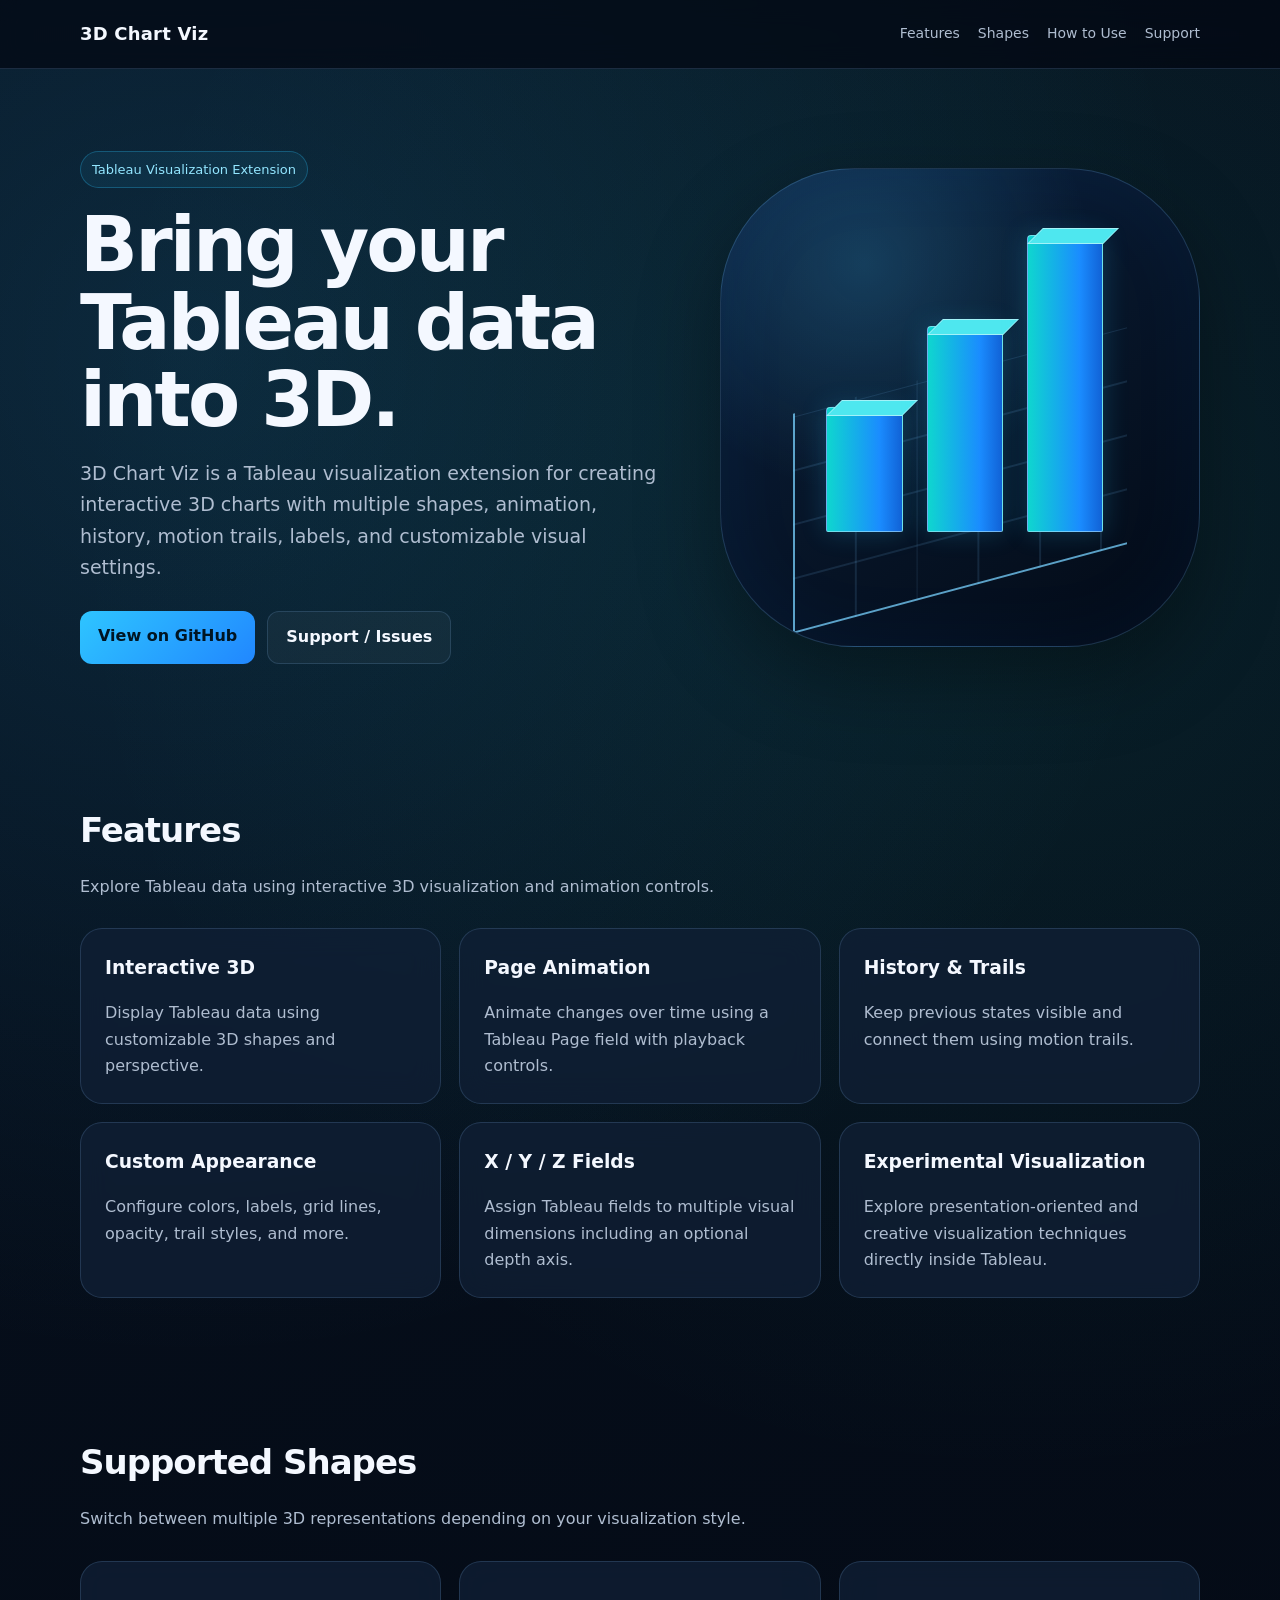
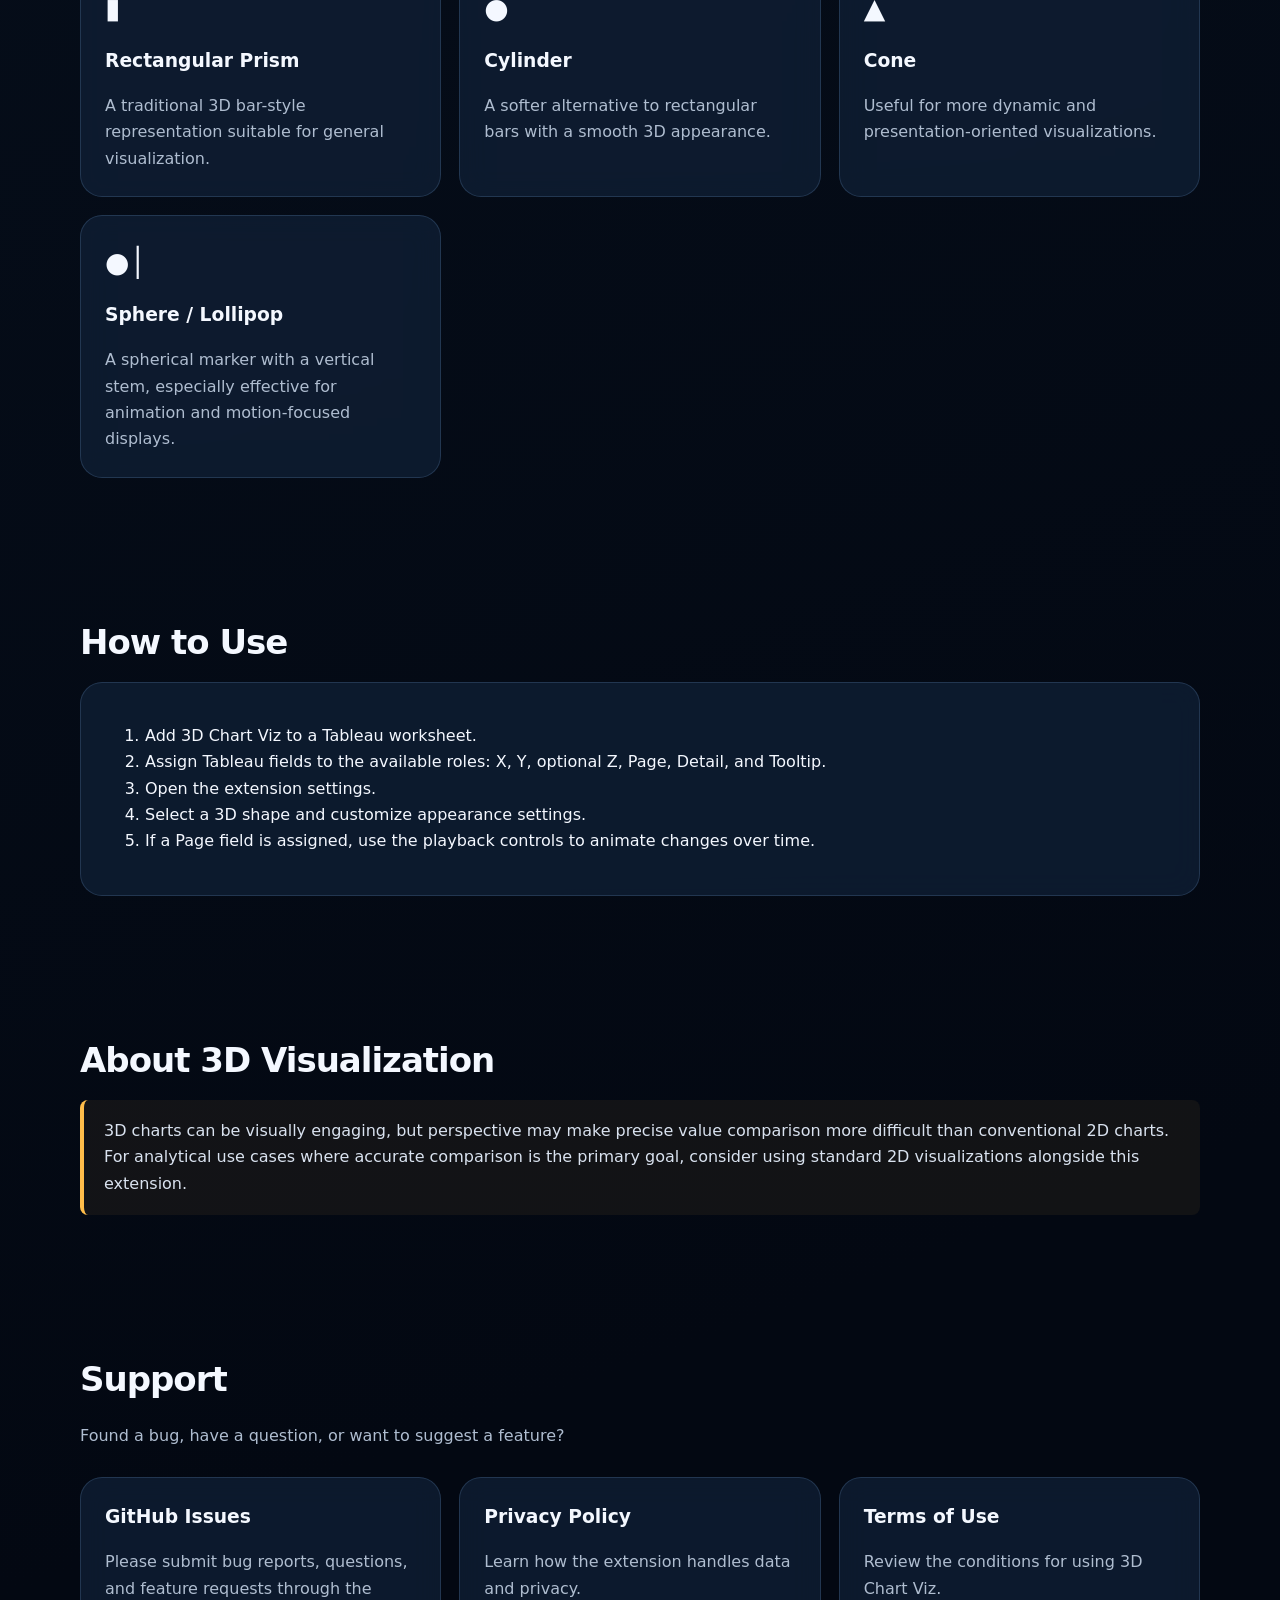
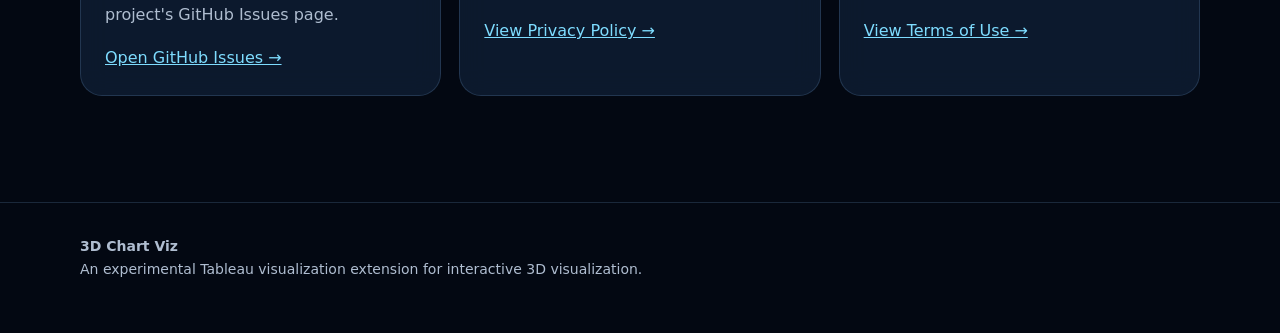
==== index.html @ c4df5b89 "Create index.html" ====
<!doctype html>
<html lang="en">
<head>
  <meta charset="utf-8" />
  <meta name="viewport" content="width=device-width, initial-scale=1" />

  <title>3D Chart Viz for Tableau</title>
  <meta
    name="description"
    content="3D Chart Viz is a Tableau visualization extension for interactive 3D charts, animation, history, and motion trails."
  />

  <style>
    :root {
      --bg: #07111f;
      --bg2: #0b1930;
      --panel: rgba(16, 31, 53, 0.78);
      --text: #f4f8ff;
      --muted: #afbdd0;
      --line: rgba(135, 183, 235, 0.18);
      --accent: #2ec5ff;
      --accent2: #24e3c2;
      --max: 1120px;
      --radius: 22px;
    }

    * {
      box-sizing: border-box;
    }

    html {
      scroll-behavior: smooth;
    }

    body {
      margin: 0;
      font-family:
        Inter, ui-sans-serif, system-ui, -apple-system,
        BlinkMacSystemFont, "Segoe UI", sans-serif;
      color: var(--text);
      background:
        radial-gradient(circle at 15% 10%, rgba(46,197,255,.14), transparent 30%),
        radial-gradient(circle at 80% 15%, rgba(36,227,194,.09), transparent 30%),
        linear-gradient(160deg, var(--bg), #030812 80%);
      line-height: 1.65;
    }

    a {
      color: #7edcff;
    }

    .container {
      width: min(var(--max), calc(100% - 36px));
      margin: 0 auto;
    }

    header {
      border-bottom: 1px solid var(--line);
      backdrop-filter: blur(12px);
      position: sticky;
      top: 0;
      z-index: 10;
      background: rgba(3, 8, 18, .72);
    }

    nav {
      height: 68px;
      display: flex;
      align-items: center;
      justify-content: space-between;
      gap: 20px;
    }

    .brand {
      font-weight: 800;
      letter-spacing: .2px;
      font-size: 18px;
    }

    .navlinks {
      display: flex;
      gap: 18px;
      flex-wrap: wrap;
      font-size: 14px;
    }

    .navlinks a {
      color: var(--muted);
      text-decoration: none;
    }

    .hero {
      min-height: 620px;
      display: grid;
      grid-template-columns: 1.1fr .9fr;
      align-items: center;
      gap: 54px;
      padding: 82px 0 70px;
    }

    .eyebrow {
      display: inline-block;
      padding: 7px 11px;
      border: 1px solid rgba(46,197,255,.28);
      border-radius: 999px;
      color: #93e6ff;
      font-size: 13px;
      background: rgba(46,197,255,.07);
    }

    h1 {
      margin: 18px 0;
      font-size: clamp(44px, 7vw, 76px);
      line-height: 1.02;
      letter-spacing: -2.8px;
    }

    .hero p {
      color: var(--muted);
      font-size: 19px;
      max-width: 680px;
    }

    .buttons {
      display: flex;
      gap: 12px;
      flex-wrap: wrap;
      margin-top: 28px;
    }

    .button {
      display: inline-block;
      text-decoration: none;
      padding: 12px 18px;
      border-radius: 12px;
      font-weight: 700;
      border: 1px solid var(--line);
    }

    .button.primary {
      background: linear-gradient(135deg, var(--accent), #2187ff);
      color: #001523;
      border: 0;
    }

    .button.secondary {
      background: rgba(255,255,255,.04);
      color: var(--text);
    }

    .chart-icon {
      aspect-ratio: 1;
      position: relative;
      border-radius: 28%;
      overflow: hidden;
      background:
        radial-gradient(circle at 30% 20%, rgba(70,198,255,.2), transparent 45%),
        linear-gradient(145deg, #0b213d, #030a15);
      border: 1px solid rgba(121,189,255,.22);
      box-shadow:
        inset 0 0 80px rgba(34, 127, 255, .06),
        0 30px 80px rgba(0,0,0,.35);
    }

    .floor {
      position: absolute;
      width: 70%;
      height: 46%;
      left: 15%;
      bottom: 12%;
      transform: skewY(-15deg);
      border-left: 2px solid rgba(120,210,255,.75);
      border-bottom: 2px solid rgba(120,210,255,.75);
      background:
        repeating-linear-gradient(
          90deg,
          transparent 0 18%,
          rgba(123,196,255,.13) 18% 18.5%
        ),
        repeating-linear-gradient(
          0deg,
          transparent 0 24%,
          rgba(123,196,255,.13) 24% 24.7%
        );
    }

    .bar {
      position: absolute;
      bottom: 24%;
      width: 16%;
      border-radius: 4px 4px 2px 2px;
      background: linear-gradient(90deg, #0fd6cf, #1a8cff 70%, #1162d6);
      box-shadow: 0 0 26px rgba(46,197,255,.22);
      border: 1px solid rgba(190,240,255,.55);
    }

    .bar::before {
      content: "";
      position: absolute;
      width: 100%;
      height: 14px;
      left: 7px;
      top: -8px;
      transform: skewX(-45deg);
      background: #4ee7ef;
      border: 1px solid rgba(220,250,255,.6);
    }

    .b1 { left: 22%; height: 26%; }
    .b2 { left: 43%; height: 43%; }
    .b3 { left: 64%; height: 62%; }

    section {
      padding: 68px 0;
    }

    h2 {
      font-size: 34px;
      margin: 0 0 12px;
      letter-spacing: -1px;
    }

    .lead {
      color: var(--muted);
      max-width: 760px;
      margin-bottom: 28px;
    }

    .grid {
      display: grid;
      grid-template-columns: repeat(3, 1fr);
      gap: 18px;
    }

    .card {
      padding: 24px;
      border: 1px solid var(--line);
      border-radius: var(--radius);
      background: var(--panel);
      backdrop-filter: blur(14px);
    }

    .card h3 {
      margin-top: 0;
      margin-bottom: 8px;
    }

    .card p {
      color: var(--muted);
      margin-bottom: 0;
    }

    .shape {
      font-size: 28px;
      margin-bottom: 14px;
    }

    ul {
      padding-left: 21px;
      color: var(--muted);
    }

    .notice {
      border-left: 4px solid #ffbd4a;
      background: rgba(255,189,74,.06);
      padding: 18px 20px;
      border-radius: 8px;
      color: #d9e2ef;
    }

    footer {
      border-top: 1px solid var(--line);
      color: var(--muted);
      padding: 32px 0 52px;
      margin-top: 38px;
      font-size: 14px;
    }

    @media (max-width: 820px) {
      .hero {
        grid-template-columns: 1fr;
        padding-top: 58px;
      }

      .hero-visual {
        max-width: 520px;
        width: 100%;
        margin: 0 auto;
      }

      .grid {
        grid-template-columns: 1fr;
      }

      .navlinks {
        display: none;
      }
    }
  </style>
</head>

<body>

<header>
  <div class="container">
    <nav>
      <div class="brand">3D Chart Viz</div>

      <div class="navlinks">
        <a href="#features">Features</a>
        <a href="#shapes">Shapes</a>
        <a href="#usage">How to Use</a>
        <a href="#support">Support</a>
      </div>
    </nav>
  </div>
</header>

<main>

  <div class="container">
    <section class="hero">

      <div>
        <span class="eyebrow">Tableau Visualization Extension</span>

        <h1>
          Bring your Tableau data into 3D.
        </h1>

        <p>
          3D Chart Viz is a Tableau visualization extension for creating
          interactive 3D charts with multiple shapes, animation, history,
          motion trails, labels, and customizable visual settings.
        </p>

        <div class="buttons">
          <a
            class="button primary"
            href="https://github.com/hideis-g/3d_chart_viz"
          >
            View on GitHub
          </a>

          <a
            class="button secondary"
            href="https://github.com/hideis-g/3d_chart_viz/issues"
          >
            Support / Issues
          </a>
        </div>
      </div>

      <div class="hero-visual">
        <div class="chart-icon">
          <div class="floor"></div>
          <div class="bar b1"></div>
          <div class="bar b2"></div>
          <div class="bar b3"></div>
        </div>
      </div>

    </section>
  </div>


  <section id="features">
    <div class="container">

      <h2>Features</h2>

      <p class="lead">
        Explore Tableau data using interactive 3D visualization and
        animation controls.
      </p>

      <div class="grid">

        <div class="card">
          <h3>Interactive 3D</h3>
          <p>
            Display Tableau data using customizable 3D shapes and
            perspective.
          </p>
        </div>

        <div class="card">
          <h3>Page Animation</h3>
          <p>
            Animate changes over time using a Tableau Page field with
            playback controls.
          </p>
        </div>

        <div class="card">
          <h3>History & Trails</h3>
          <p>
            Keep previous states visible and connect them using motion
            trails.
          </p>
        </div>

        <div class="card">
          <h3>Custom Appearance</h3>
          <p>
            Configure colors, labels, grid lines, opacity, trail styles,
            and more.
          </p>
        </div>

        <div class="card">
          <h3>X / Y / Z Fields</h3>
          <p>
            Assign Tableau fields to multiple visual dimensions including
            an optional depth axis.
          </p>
        </div>

        <div class="card">
          <h3>Experimental Visualization</h3>
          <p>
            Explore presentation-oriented and creative visualization
            techniques directly inside Tableau.
          </p>
        </div>

      </div>

    </div>
  </section>


  <section id="shapes">
    <div class="container">

      <h2>Supported Shapes</h2>

      <p class="lead">
        Switch between multiple 3D representations depending on your
        visualization style.
      </p>

      <div class="grid">

        <div class="card">
          <div class="shape">▮</div>
          <h3>Rectangular Prism</h3>
          <p>
            A traditional 3D bar-style representation suitable for
            general visualization.
          </p>
        </div>

        <div class="card">
          <div class="shape">●</div>
          <h3>Cylinder</h3>
          <p>
            A softer alternative to rectangular bars with a smooth 3D
            appearance.
          </p>
        </div>

        <div class="card">
          <div class="shape">▲</div>
          <h3>Cone</h3>
          <p>
            Useful for more dynamic and presentation-oriented
            visualizations.
          </p>
        </div>

        <div class="card">
          <div class="shape">●│</div>
          <h3>Sphere / Lollipop</h3>
          <p>
            A spherical marker with a vertical stem, especially effective
            for animation and motion-focused displays.
          </p>
        </div>

      </div>

    </div>
  </section>


  <section id="usage">
    <div class="container">

      <h2>How to Use</h2>

      <div class="card">

        <ol>
          <li>Add 3D Chart Viz to a Tableau worksheet.</li>

          <li>
            Assign Tableau fields to the available roles:
            X, Y, optional Z, Page, Detail, and Tooltip.
          </li>

          <li>
            Open the extension settings.
          </li>

          <li>
            Select a 3D shape and customize appearance settings.
          </li>

          <li>
            If a Page field is assigned, use the playback controls to
            animate changes over time.
          </li>
        </ol>

      </div>

    </div>
  </section>


  <section>
    <div class="container">

      <h2>About 3D Visualization</h2>

      <div class="notice">
        3D charts can be visually engaging, but perspective may make
        precise value comparison more difficult than conventional 2D
        charts.

        For analytical use cases where accurate comparison is the primary
        goal, consider using standard 2D visualizations alongside this
        extension.
      </div>

    </div>
  </section>


  <section id="support">
    <div class="container">

      <h2>Support</h2>

      <p class="lead">
        Found a bug, have a question, or want to suggest a feature?
      </p>

      <div class="grid">

        <div class="card">
          <h3>GitHub Issues</h3>

          <p>
            Please submit bug reports, questions, and feature requests
            through the project's GitHub Issues page.
          </p>

          <p>
            <a href="https://github.com/hideis-g/3d_chart_viz/issues">
              Open GitHub Issues →
            </a>
          </p>
        </div>

        <div class="card">
          <h3>Privacy Policy</h3>

          <p>
            Learn how the extension handles data and privacy.
          </p>

          <p>
            <a href="./PRIVACY.md">
              View Privacy Policy →
            </a>
          </p>
        </div>

        <div class="card">
          <h3>Terms of Use</h3>

          <p>
            Review the conditions for using 3D Chart Viz.
          </p>

          <p>
            <a href="./TERMS.md">
              View Terms of Use →
            </a>
          </p>
        </div>

      </div>

    </div>
  </section>

</main>


<footer>
  <div class="container">
    <strong>3D Chart Viz</strong><br />
    An experimental Tableau visualization extension for interactive
    3D visualization.
  </div>
</footer>

</body>
</html>
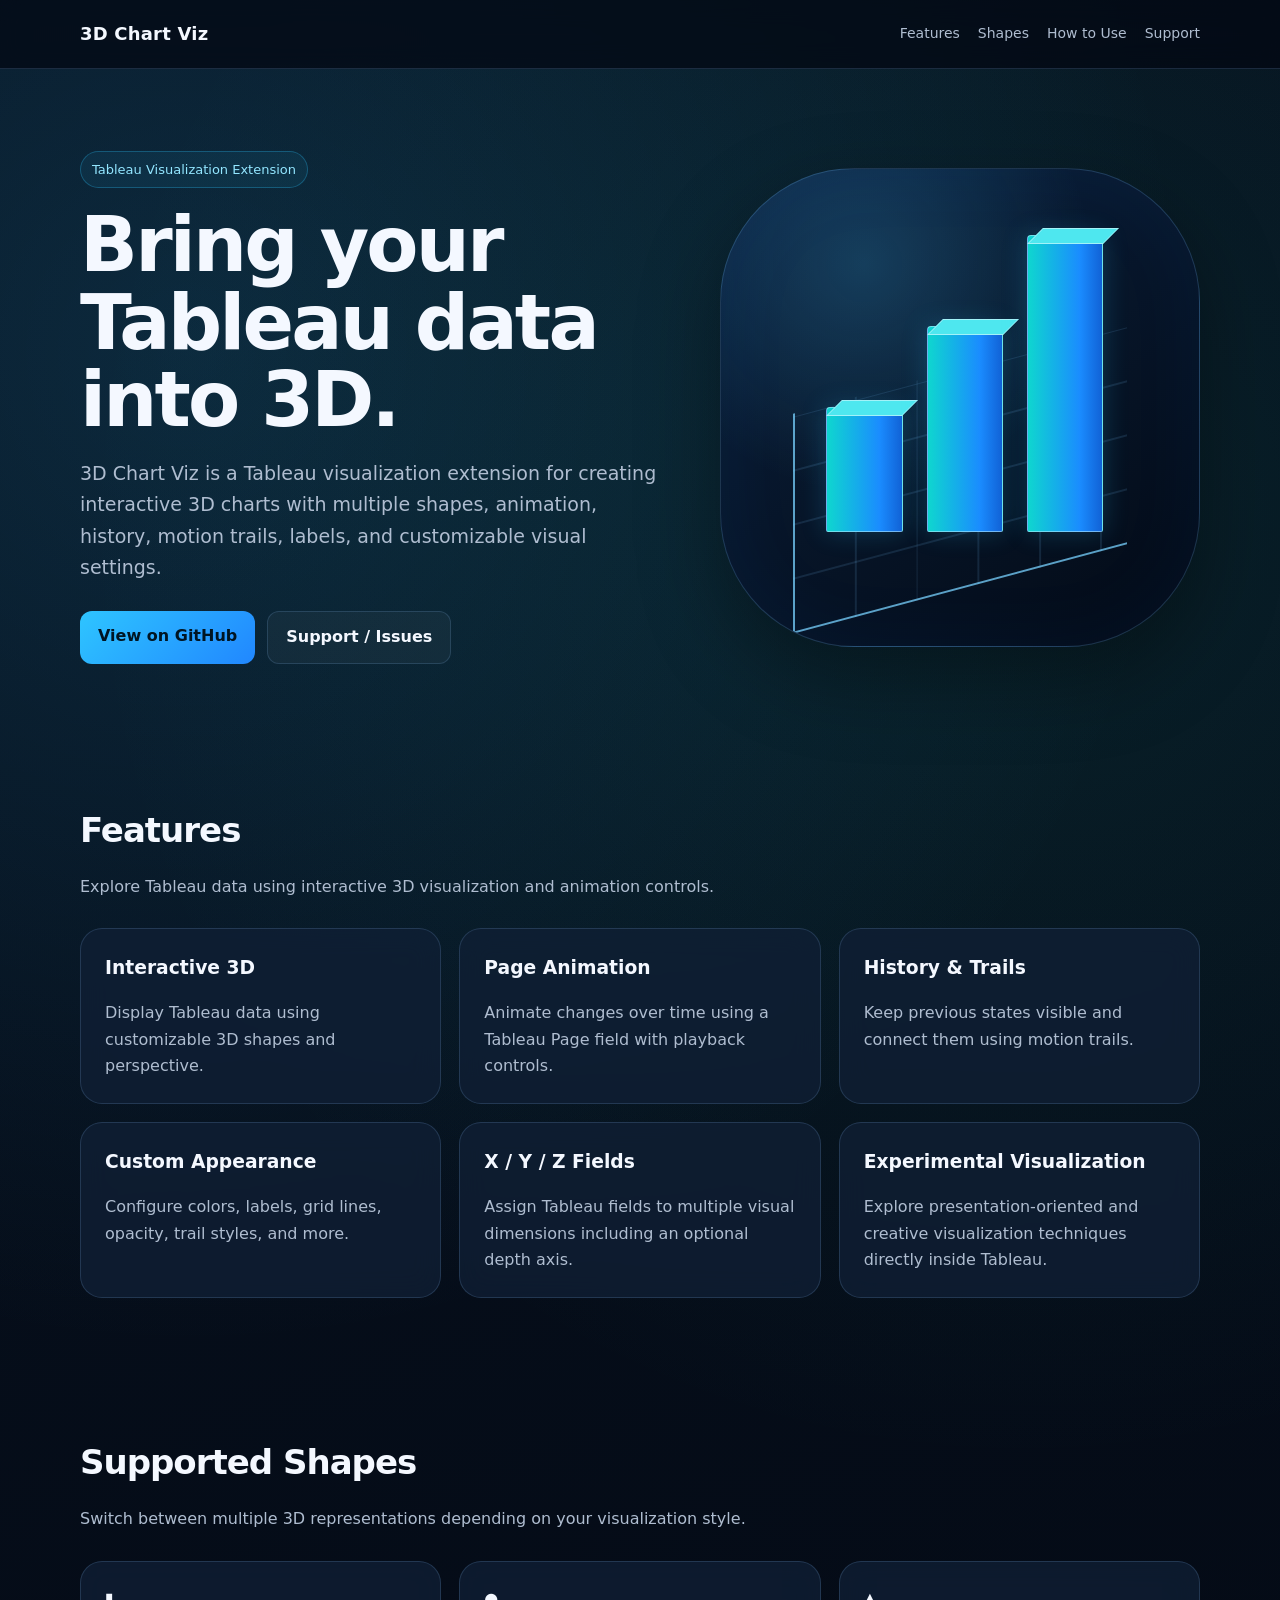
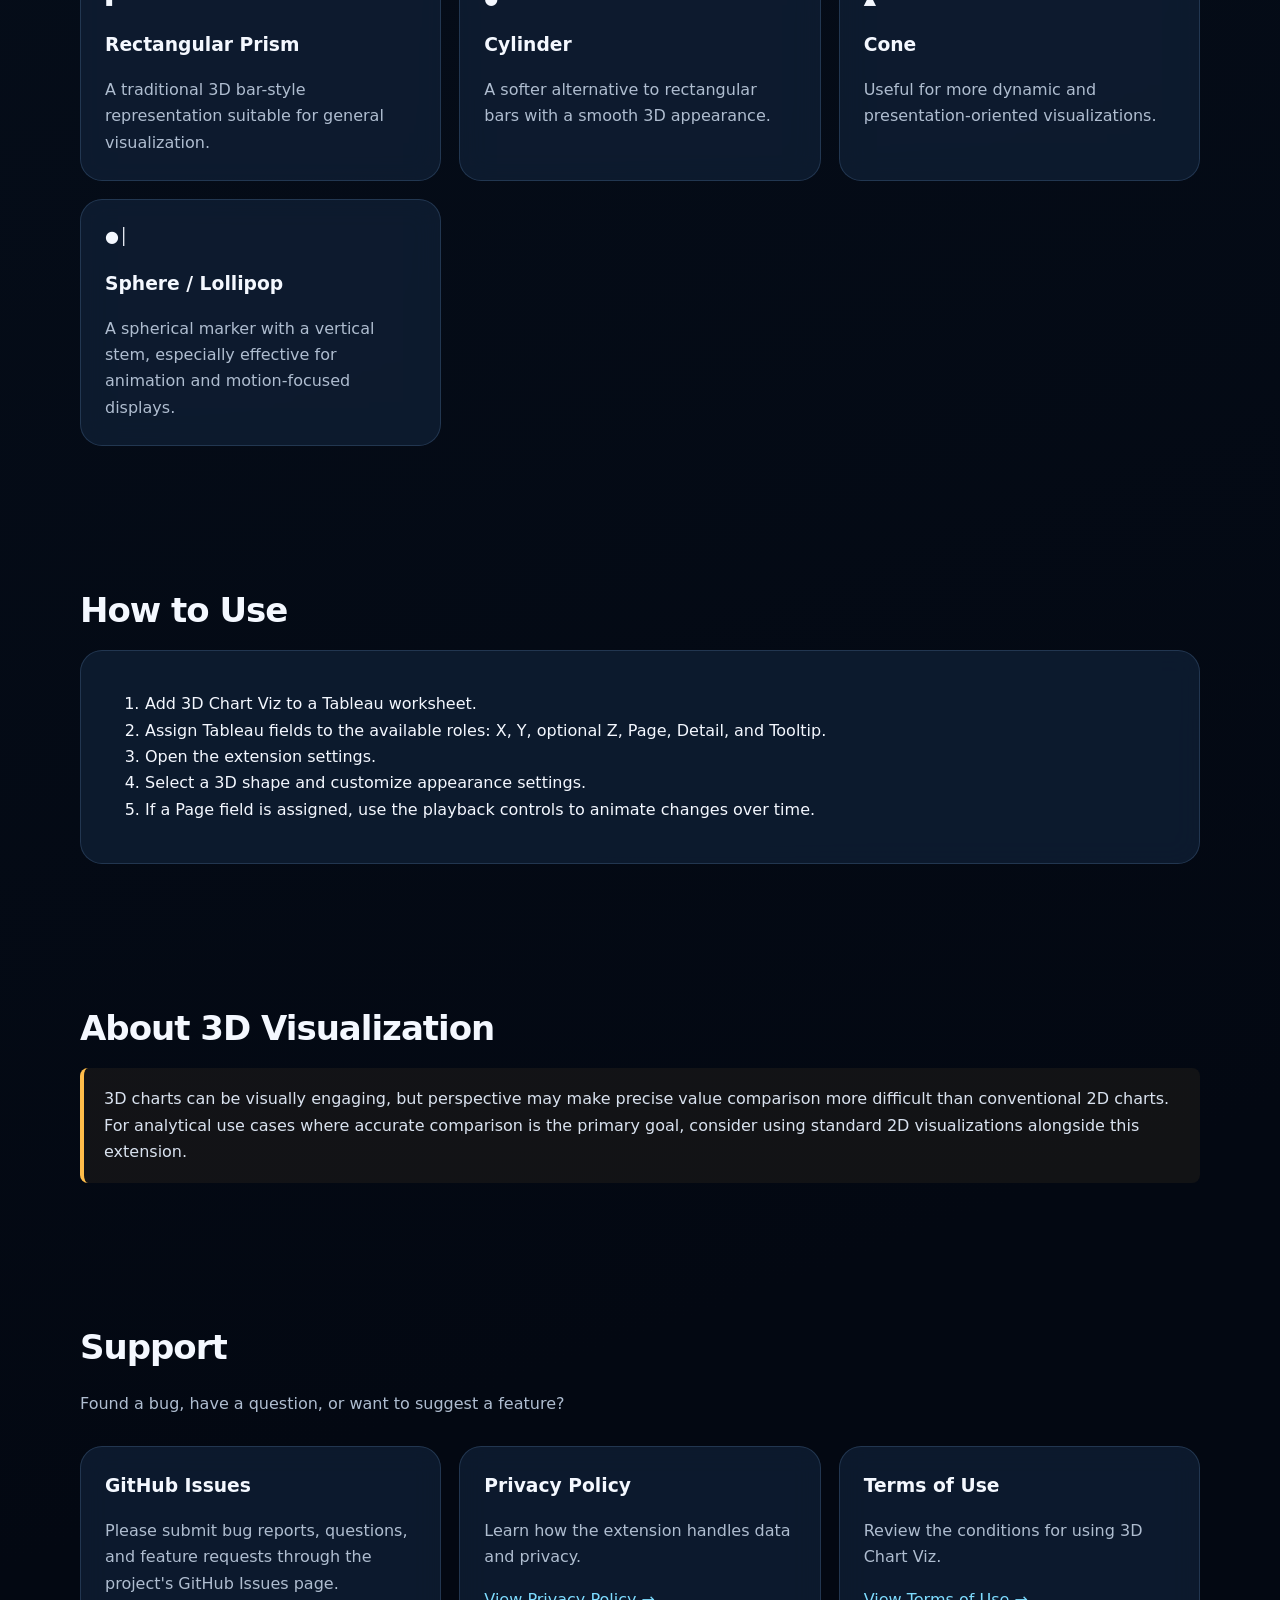
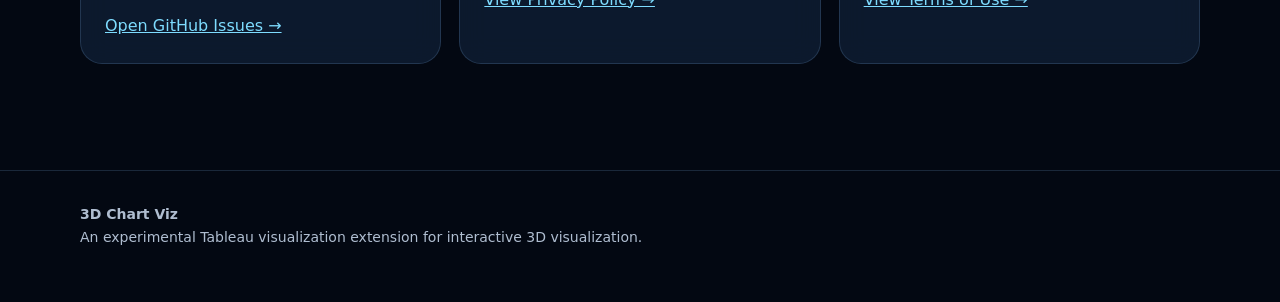
==== commit 1eefda04: "Update index.html" ====
--- a/index.html
+++ b/index.html
@@ -251,8 +251,16 @@
     }
 
     .shape {
-      font-size: 28px;
-      margin-bottom: 14px;
+      margin-bottom: 18px;
+    }
+    
+    .shape img {
+      width: 100%;
+      height: 190px;
+      object-fit: contain;
+      display: block;
+      border-radius: 14px;
+      background: rgba(255,255,255,.025);
     }
 
     ul {
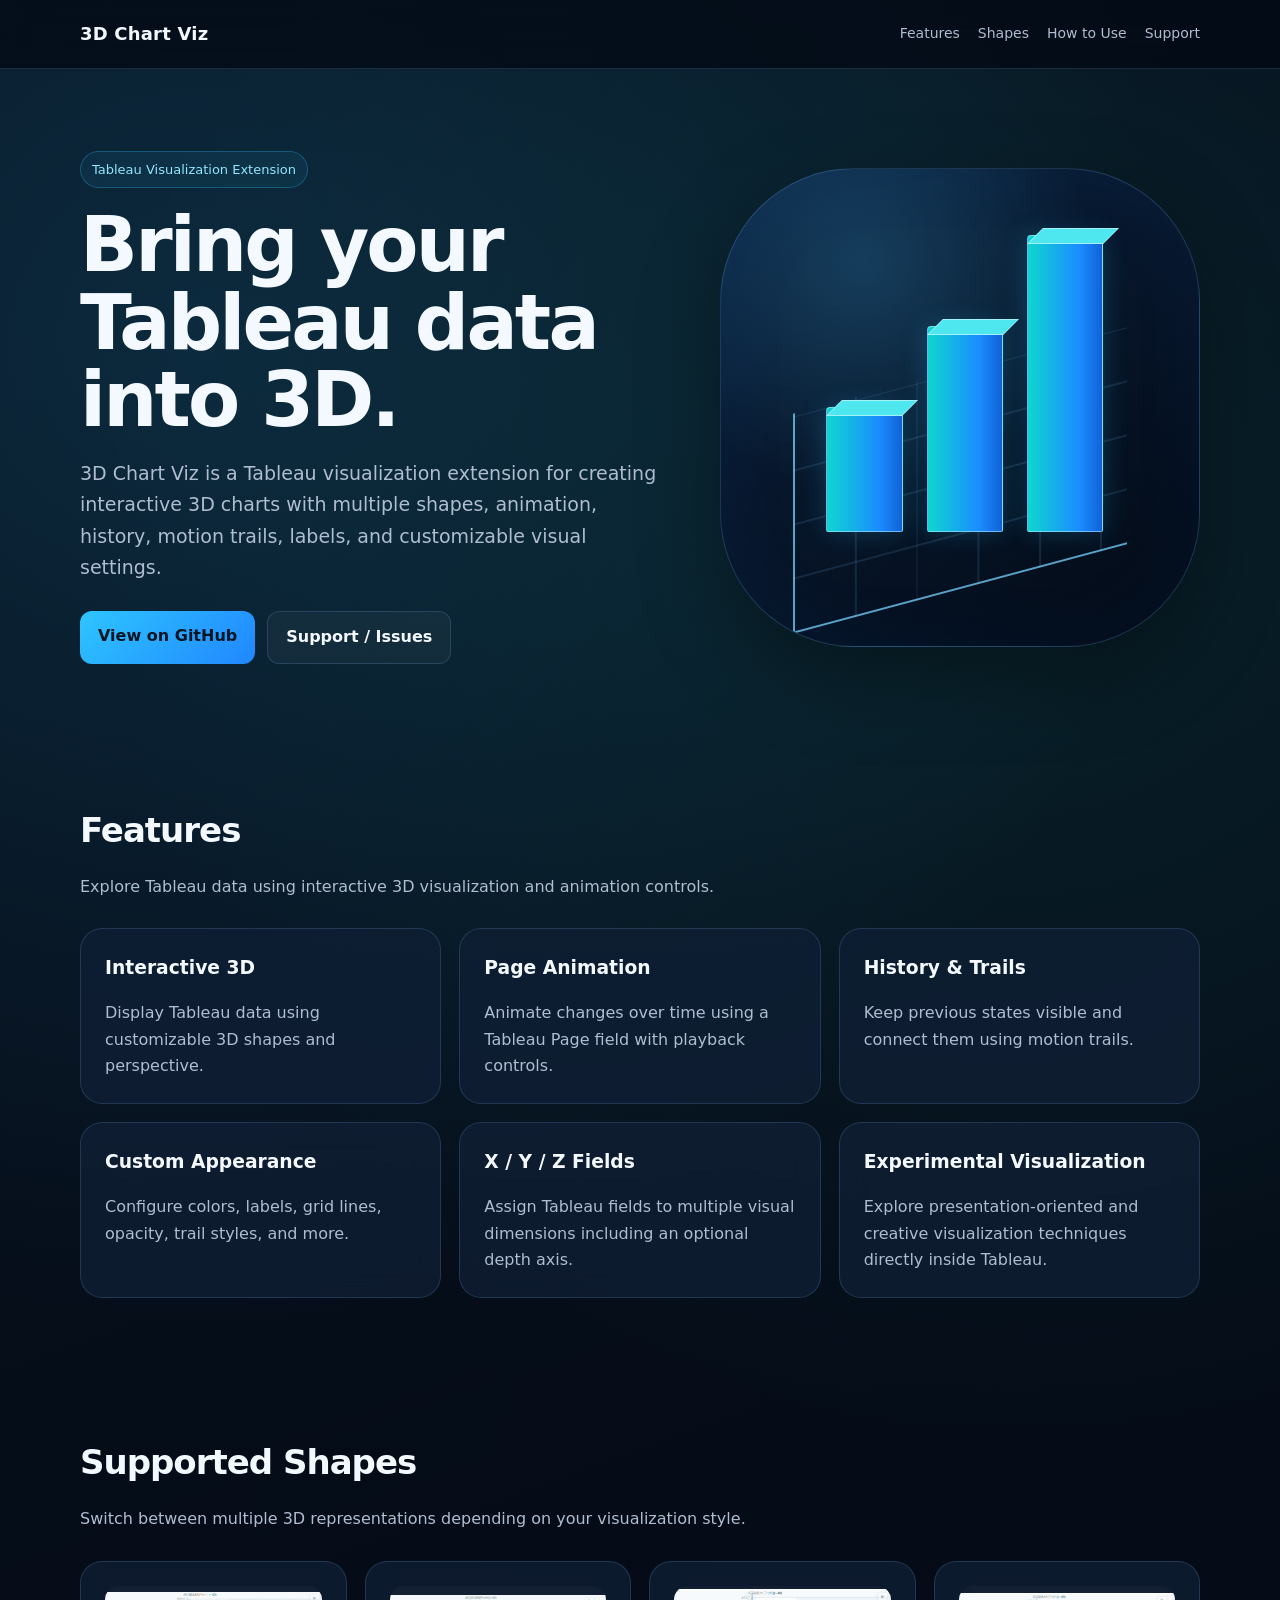
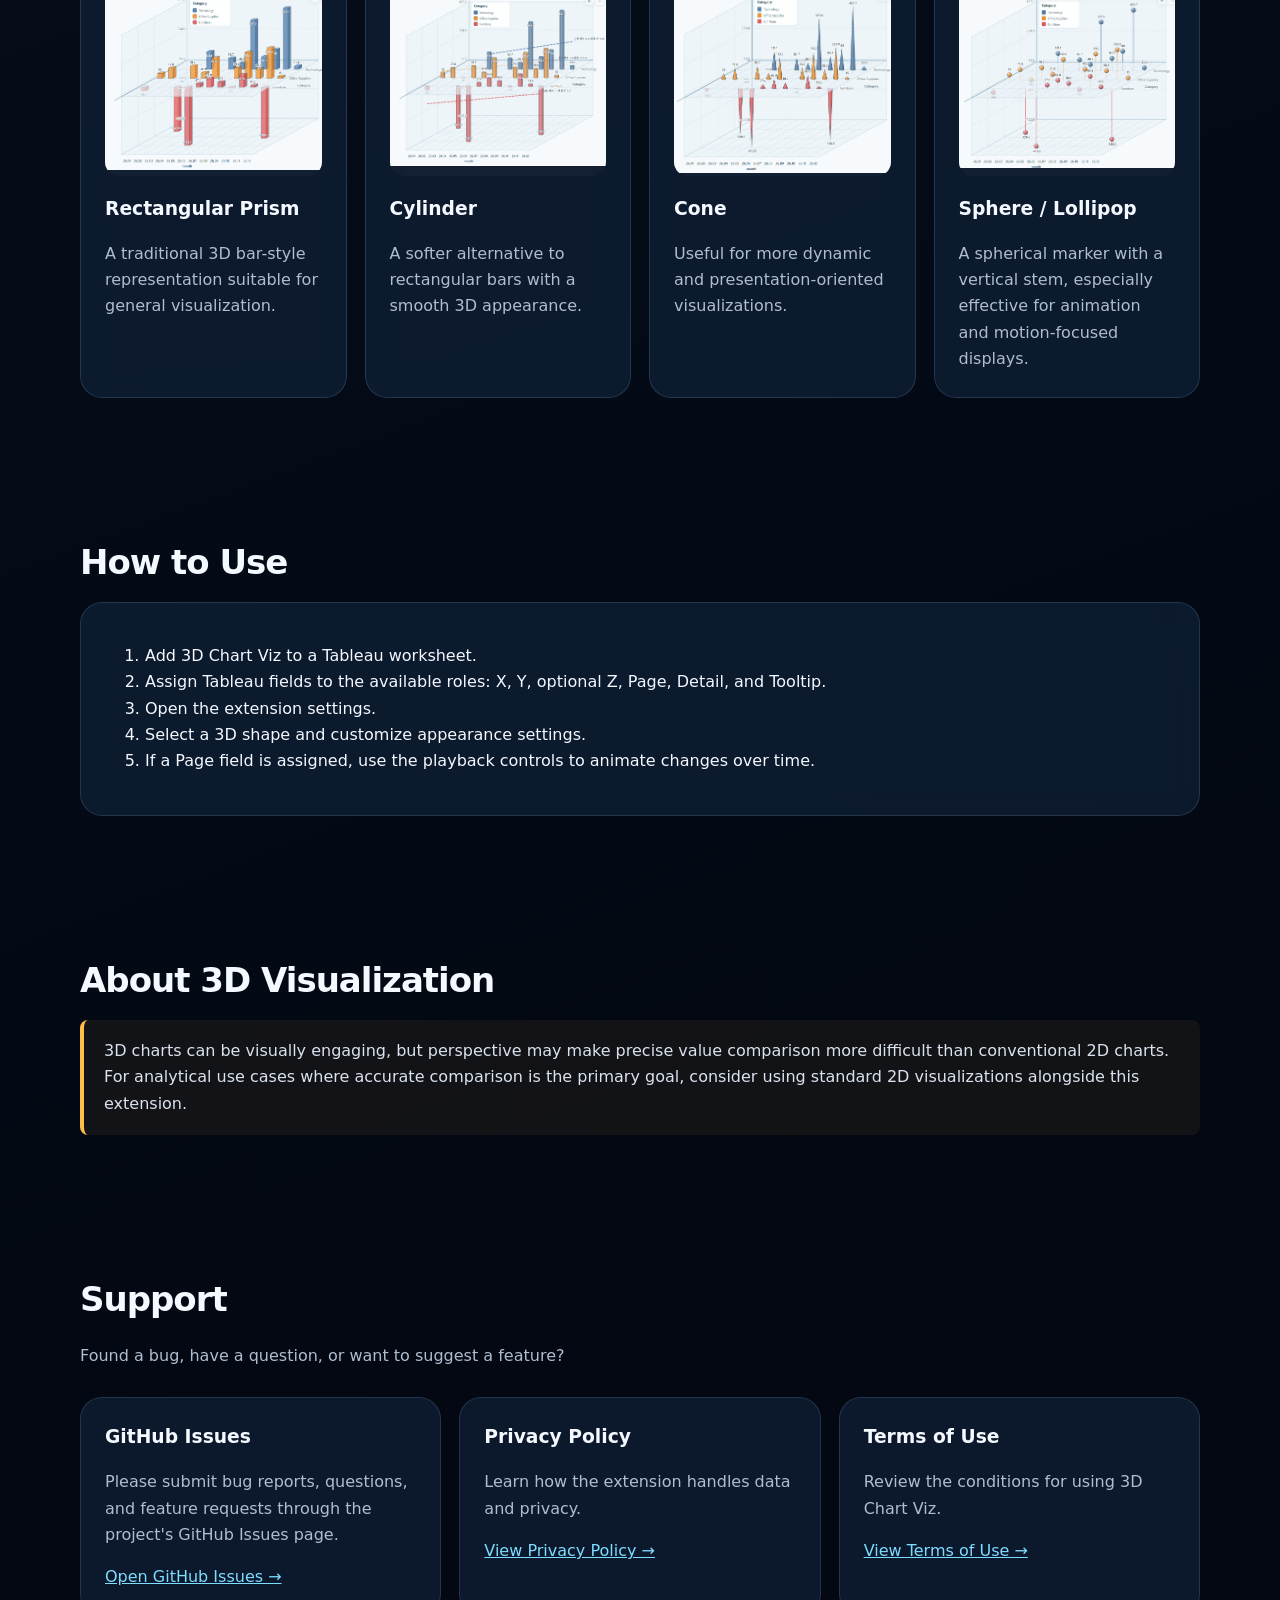
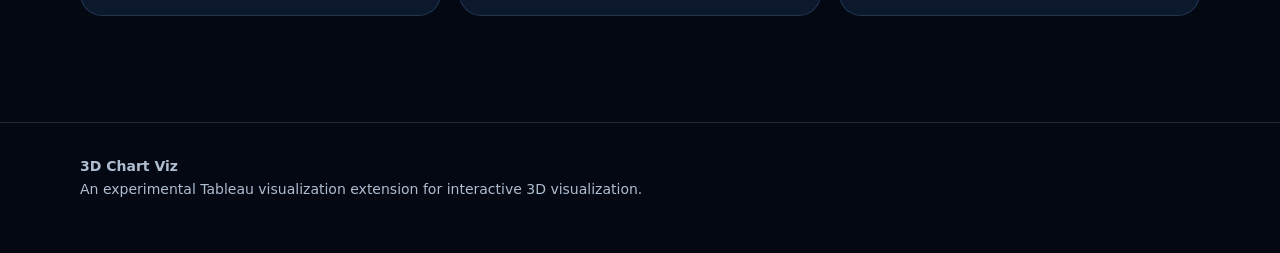
==== commit faa723fa: "Update index.html" ====
--- a/index.html
+++ b/index.html
@@ -232,6 +232,12 @@
       gap: 18px;
     }
 
+    .shape-grid {
+      display: grid;
+      grid-template-columns: repeat(4, 1fr);
+      gap: 18px;
+    }
+
     .card {
       padding: 24px;
       border: 1px solid var(--line);
@@ -284,6 +290,12 @@
       font-size: 14px;
     }
 
+    @media (max-width: 1100px) and (min-width: 821px) {
+      .shape-grid {
+        grid-template-columns: repeat(2, 1fr);
+      }
+    }
+
     @media (max-width: 820px) {
       .hero {
         grid-template-columns: 1fr;
@@ -297,6 +309,10 @@
       }
 
       .grid {
+        grid-template-columns: 1fr;
+      }
+
+      .shape-grid {
         grid-template-columns: 1fr;
       }
 
@@ -448,10 +464,12 @@
         visualization style.
       </p>
 
-      <div class="grid">
-
-        <div class="card">
-          <div class="shape">▮</div>
+      <div class="shape-grid">
+
+        <div class="card">
+          <div class="shape">
+            <img src="./3D_Quadrangular_prism.png" alt="Rectangular Prism chart example">
+          </div>
           <h3>Rectangular Prism</h3>
           <p>
             A traditional 3D bar-style representation suitable for
@@ -460,16 +478,20 @@
         </div>
 
         <div class="card">
-          <div class="shape">●</div>
+          <div class="shape">
+            <img src="./3D_Cylinder.png" alt="Cylinder chart example">
+          </div>
           <h3>Cylinder</h3>
           <p>
-            A softer alternative to rectangular bars with a smooth 3D
-            appearance.
-          </p>
-        </div>
-
-        <div class="card">
-          <div class="shape">▲</div>
+            A softer alternative to rectangular bars with a smooth
+            3D appearance.
+          </p>
+        </div>
+
+        <div class="card">
+          <div class="shape">
+            <img src="./3D_Cone.png" alt="Cone chart example">
+          </div>
           <h3>Cone</h3>
           <p>
             Useful for more dynamic and presentation-oriented
@@ -478,7 +500,9 @@
         </div>
 
         <div class="card">
-          <div class="shape">●│</div>
+          <div class="shape">
+            <img src="./3D_Sphere_Lollipop.png" alt="Sphere and Lollipop chart example">
+          </div>
           <h3>Sphere / Lollipop</h3>
           <p>
             A spherical marker with a vertical stem, especially effective
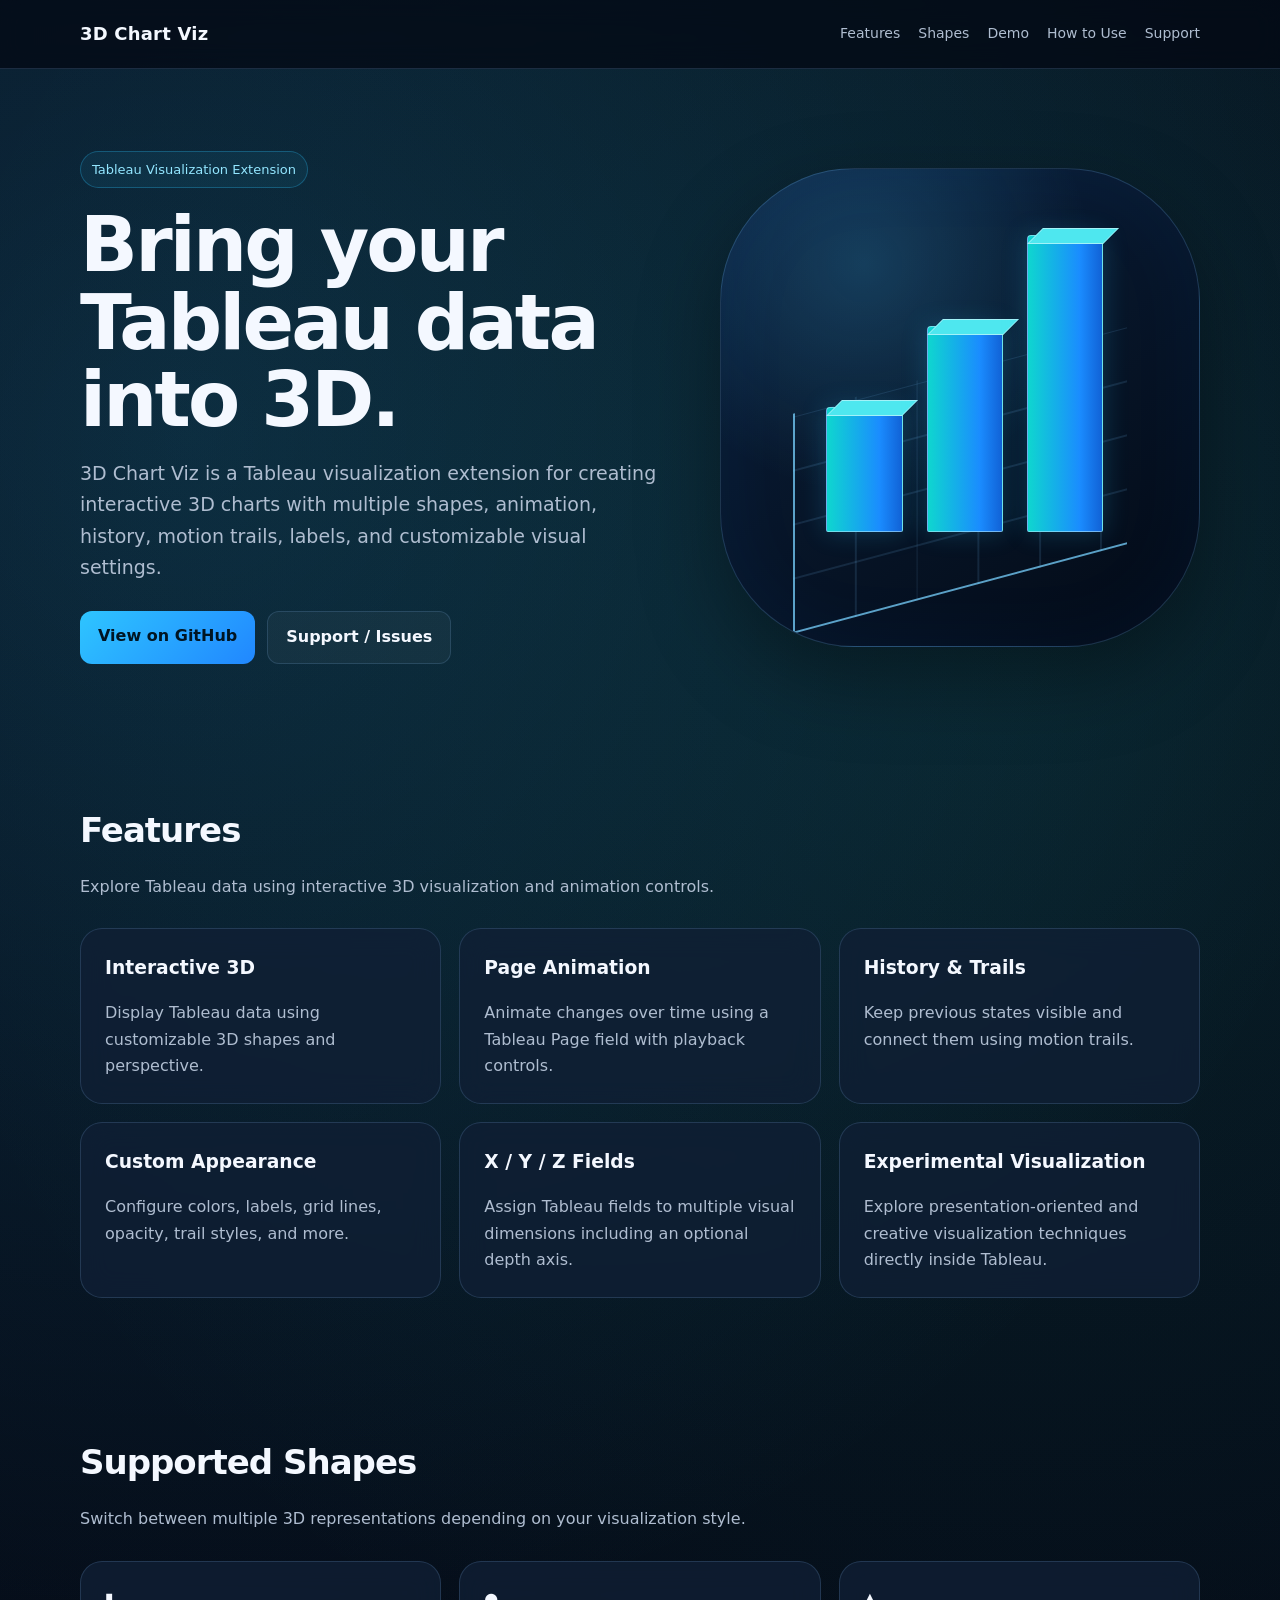
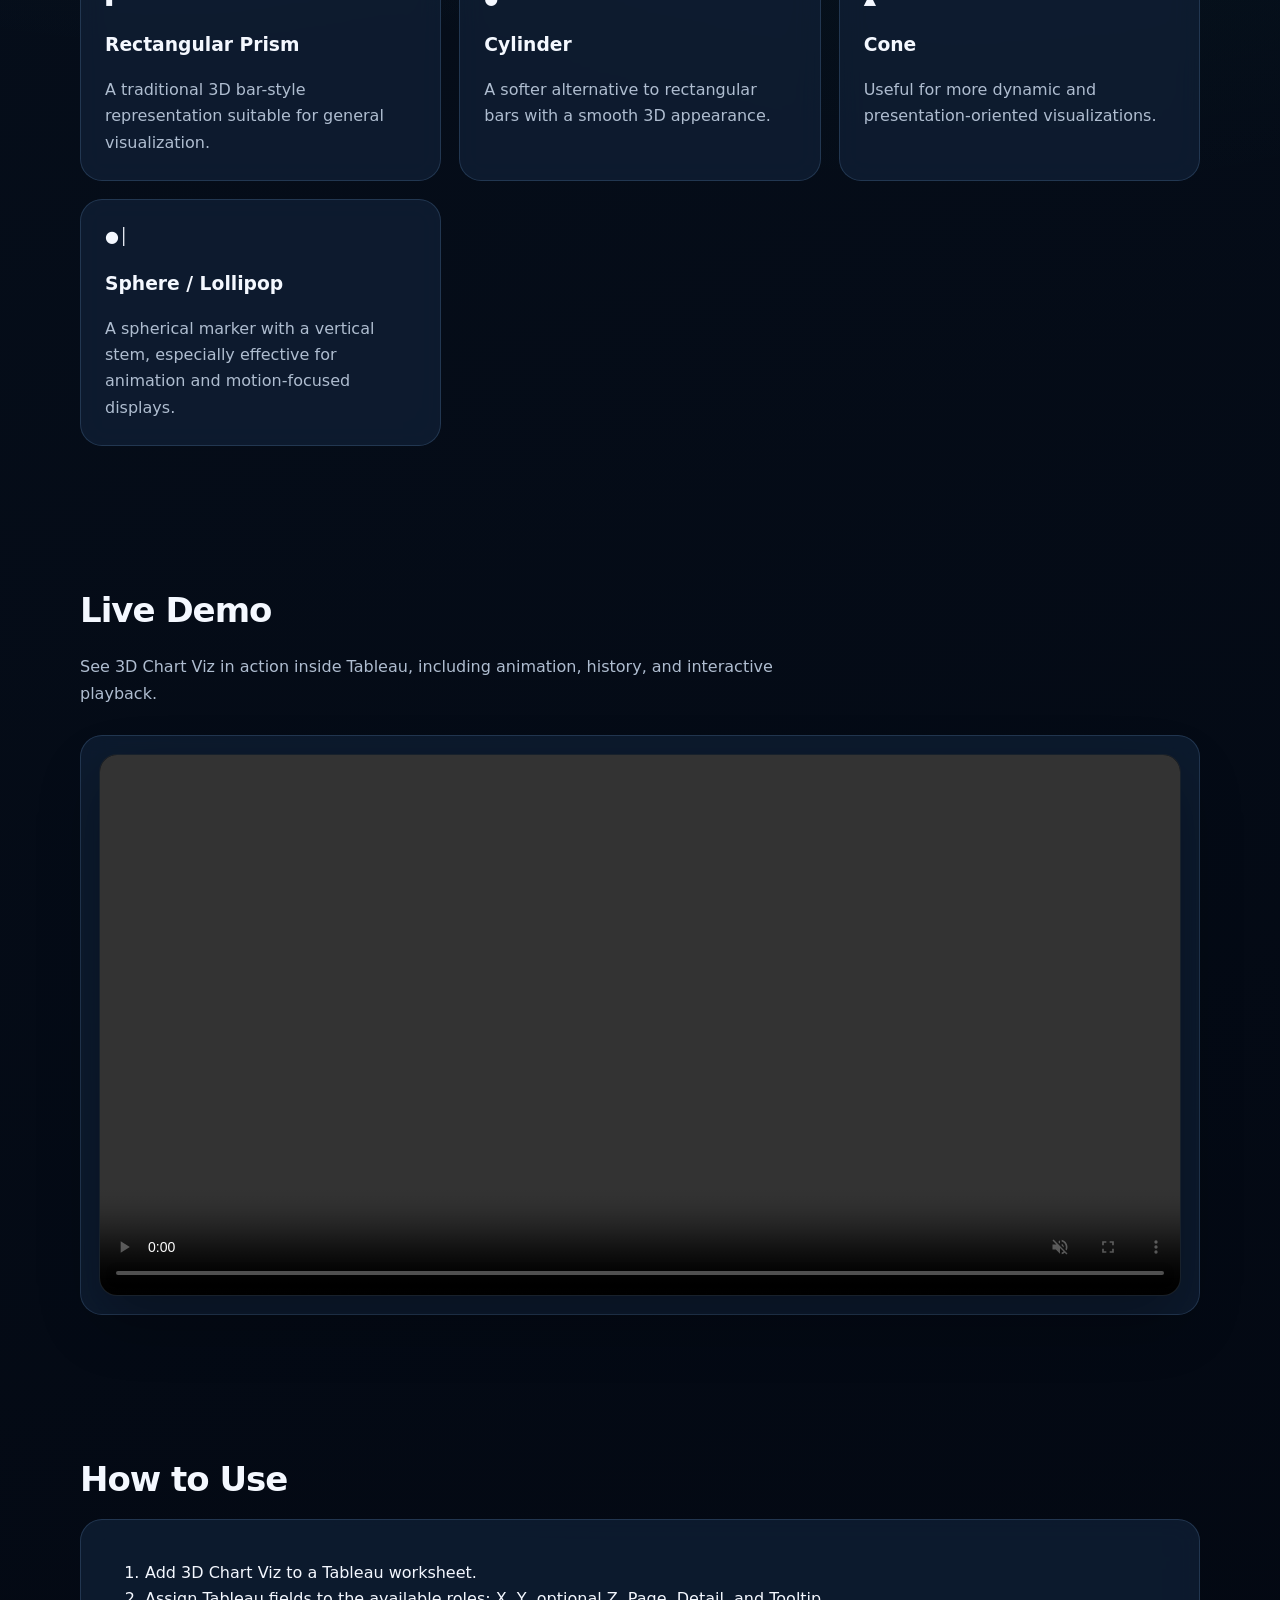
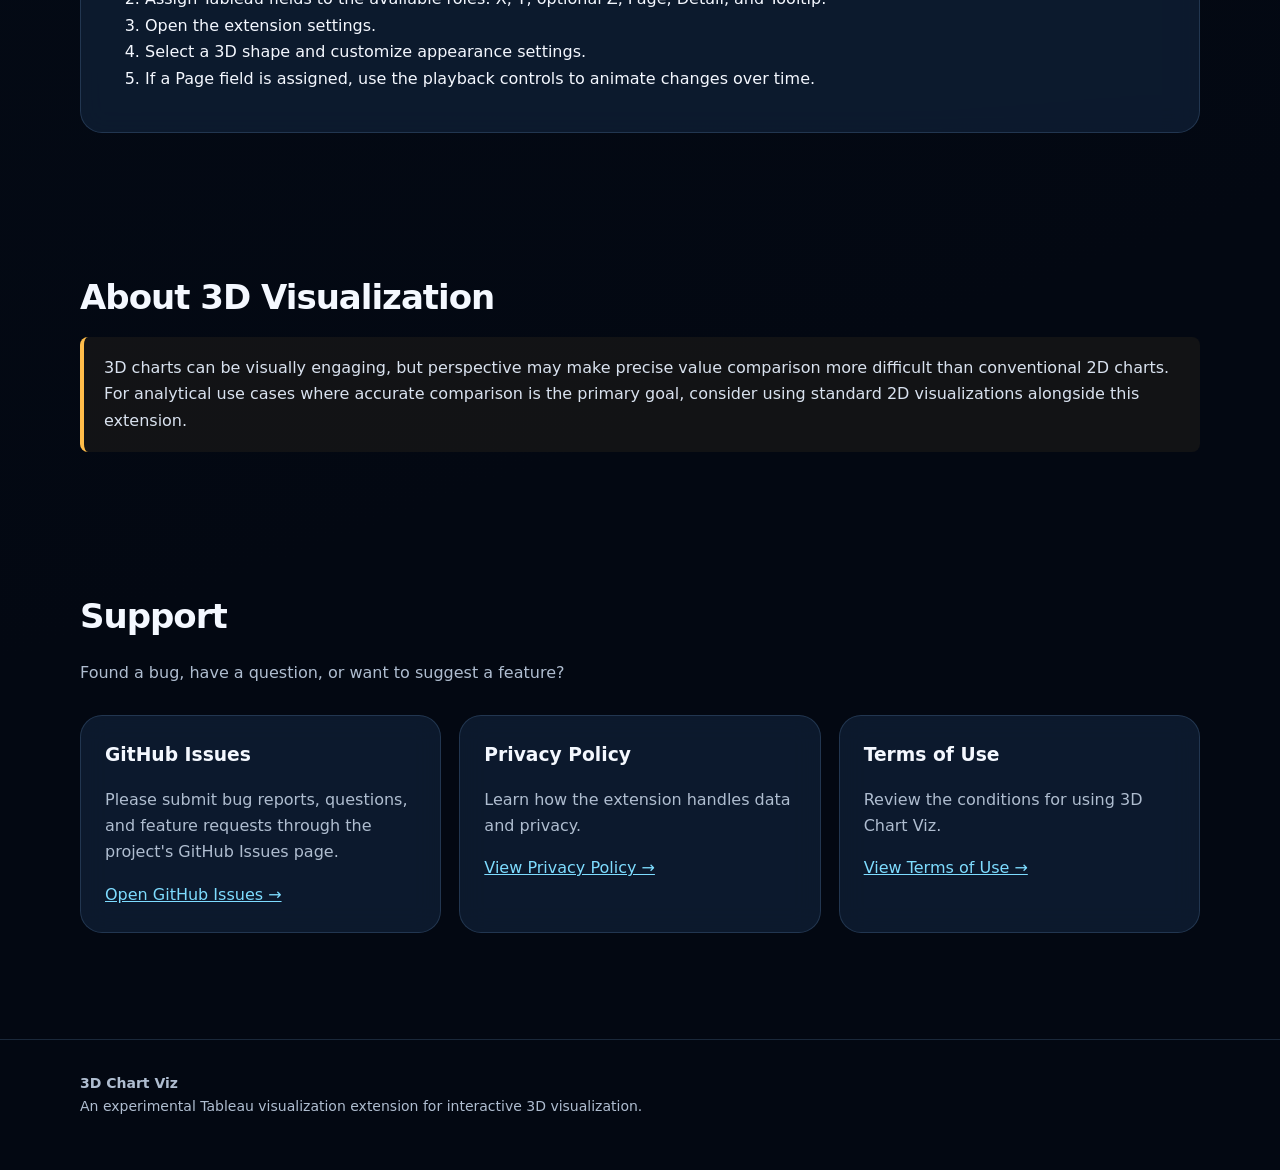
==== commit 21a14f81: "Update index.html" ====
--- a/index.html
+++ b/index.html
@@ -232,12 +232,6 @@
       gap: 18px;
     }
 
-    .shape-grid {
-      display: grid;
-      grid-template-columns: repeat(4, 1fr);
-      gap: 18px;
-    }
-
     .card {
       padding: 24px;
       border: 1px solid var(--line);
@@ -269,6 +263,20 @@
       background: rgba(255,255,255,.025);
     }
 
+    .demo-video {
+      width: 100%;
+      display: block;
+      border-radius: 18px;
+      border: 1px solid var(--line);
+      background: #000;
+      box-shadow: 0 24px 60px rgba(0,0,0,.28);
+    }
+
+    .demo-card {
+      padding: 18px;
+    }
+
+
     ul {
       padding-left: 21px;
       color: var(--muted);
@@ -290,12 +298,6 @@
       font-size: 14px;
     }
 
-    @media (max-width: 1100px) and (min-width: 821px) {
-      .shape-grid {
-        grid-template-columns: repeat(2, 1fr);
-      }
-    }
-
     @media (max-width: 820px) {
       .hero {
         grid-template-columns: 1fr;
@@ -312,10 +314,6 @@
         grid-template-columns: 1fr;
       }
 
-      .shape-grid {
-        grid-template-columns: 1fr;
-      }
-
       .navlinks {
         display: none;
       }
@@ -333,6 +331,7 @@
       <div class="navlinks">
         <a href="#features">Features</a>
         <a href="#shapes">Shapes</a>
+        <a href="#demo">Demo</a>
         <a href="#usage">How to Use</a>
         <a href="#support">Support</a>
       </div>
@@ -464,12 +463,10 @@
         visualization style.
       </p>
 
-      <div class="shape-grid">
-
-        <div class="card">
-          <div class="shape">
-            <img src="./3D_Quadrangular_prism.png" alt="Rectangular Prism chart example">
-          </div>
+      <div class="grid">
+
+        <div class="card">
+          <div class="shape">▮</div>
           <h3>Rectangular Prism</h3>
           <p>
             A traditional 3D bar-style representation suitable for
@@ -478,20 +475,16 @@
         </div>
 
         <div class="card">
-          <div class="shape">
-            <img src="./3D_Cylinder.png" alt="Cylinder chart example">
-          </div>
+          <div class="shape">●</div>
           <h3>Cylinder</h3>
           <p>
-            A softer alternative to rectangular bars with a smooth
-            3D appearance.
-          </p>
-        </div>
-
-        <div class="card">
-          <div class="shape">
-            <img src="./3D_Cone.png" alt="Cone chart example">
-          </div>
+            A softer alternative to rectangular bars with a smooth 3D
+            appearance.
+          </p>
+        </div>
+
+        <div class="card">
+          <div class="shape">▲</div>
           <h3>Cone</h3>
           <p>
             Useful for more dynamic and presentation-oriented
@@ -500,9 +493,7 @@
         </div>
 
         <div class="card">
-          <div class="shape">
-            <img src="./3D_Sphere_Lollipop.png" alt="Sphere and Lollipop chart example">
-          </div>
+          <div class="shape">●│</div>
           <h3>Sphere / Lollipop</h3>
           <p>
             A spherical marker with a vertical stem, especially effective
@@ -510,6 +501,35 @@
           </p>
         </div>
 
+      </div>
+
+    </div>
+  </section>
+
+
+
+  <section id="demo">
+    <div class="container">
+
+      <h2>Live Demo</h2>
+
+      <p class="lead">
+        See 3D Chart Viz in action inside Tableau, including animation,
+        history, and interactive playback.
+      </p>
+
+      <div class="card demo-card">
+        <video
+          class="demo-video"
+          controls
+          muted
+          loop
+          playsinline
+          preload="metadata"
+        >
+          <source src="./Supported_Shapes.mp4" type="video/mp4">
+          Your browser does not support the video tag.
+        </video>
       </div>
 
     </div>
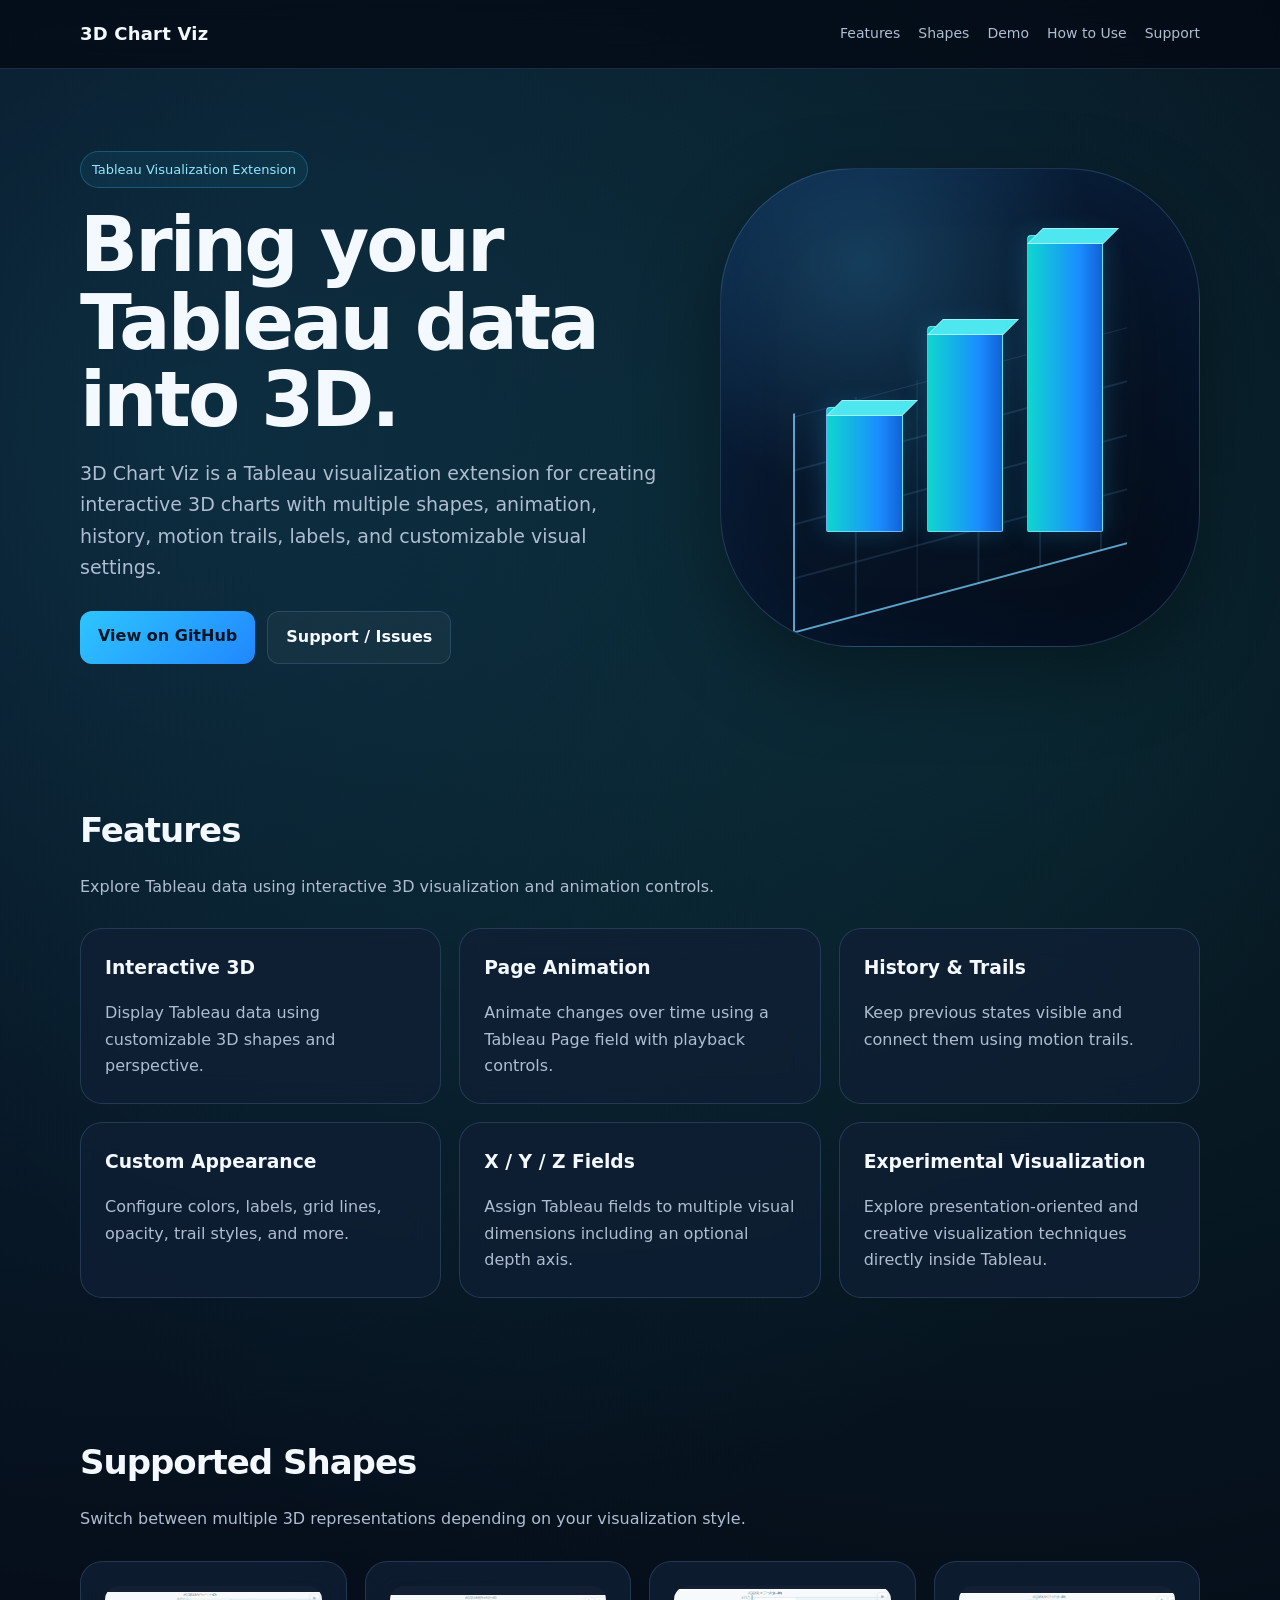
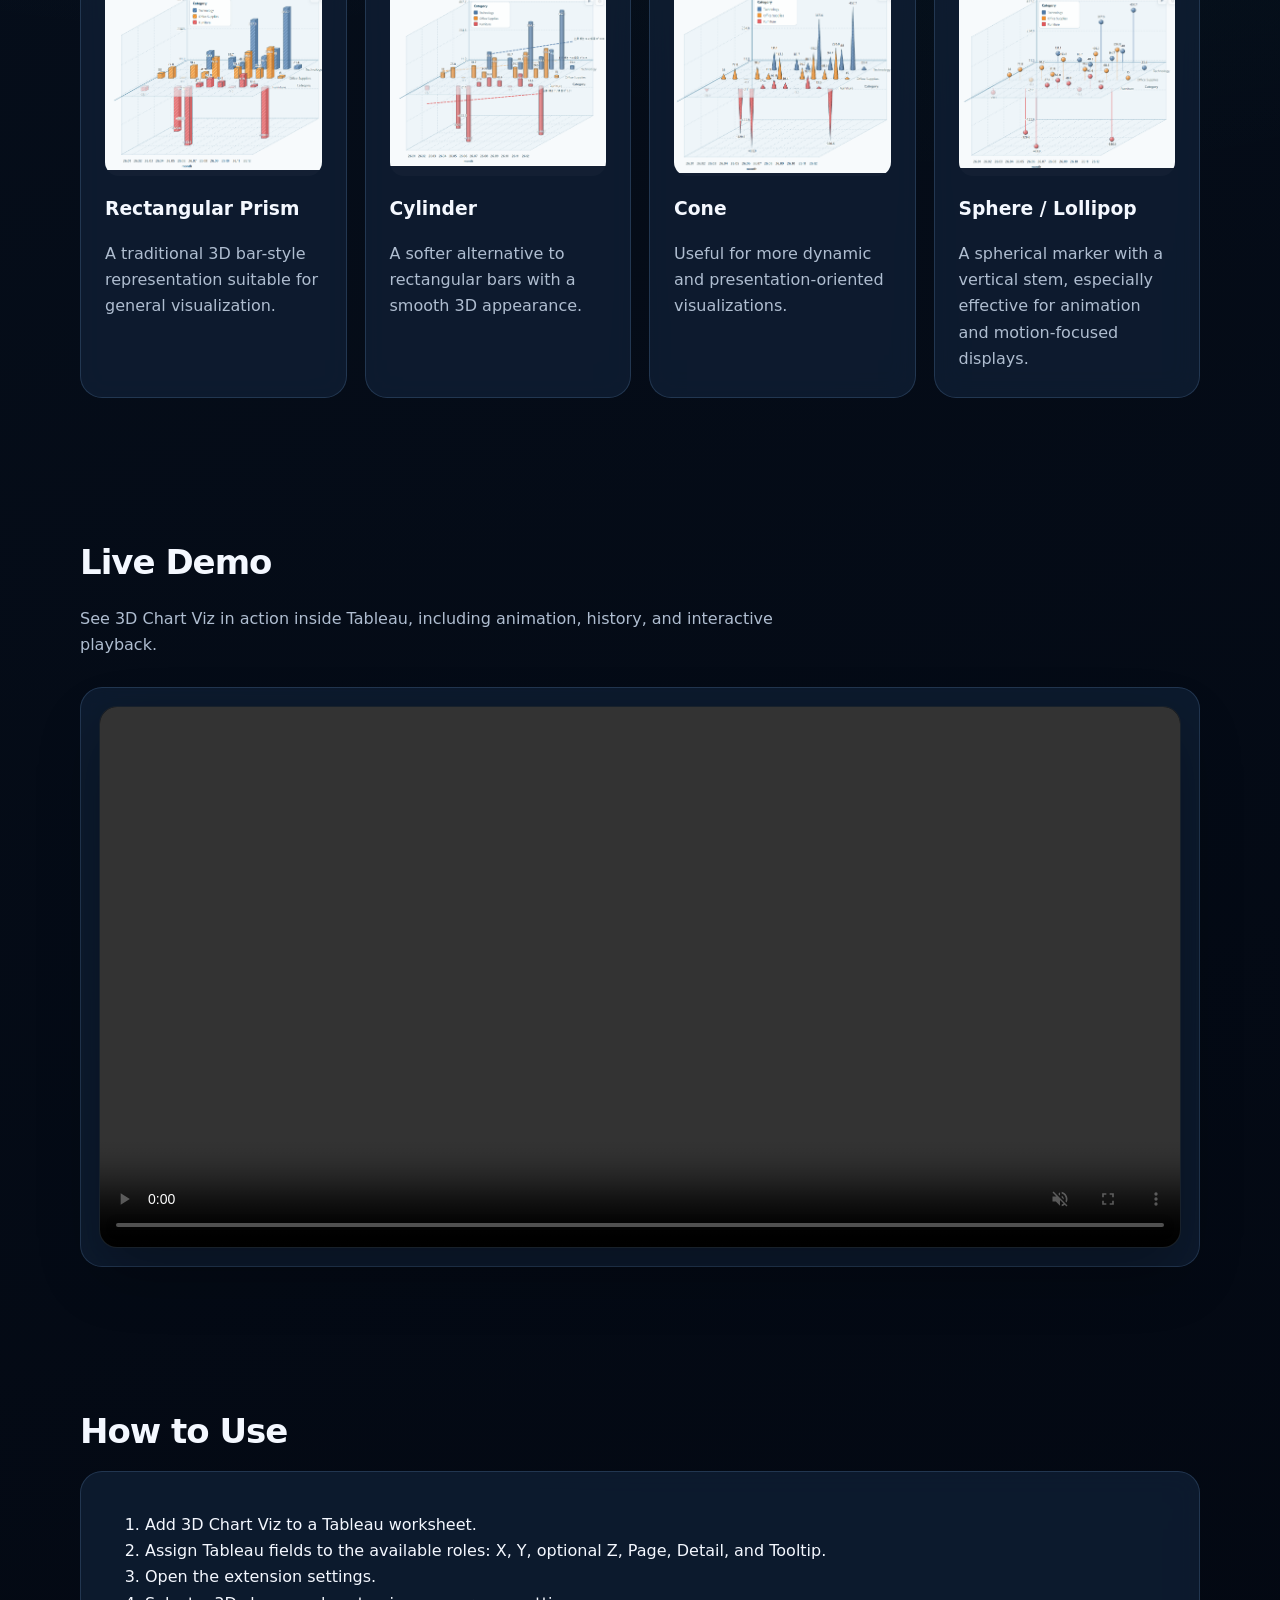
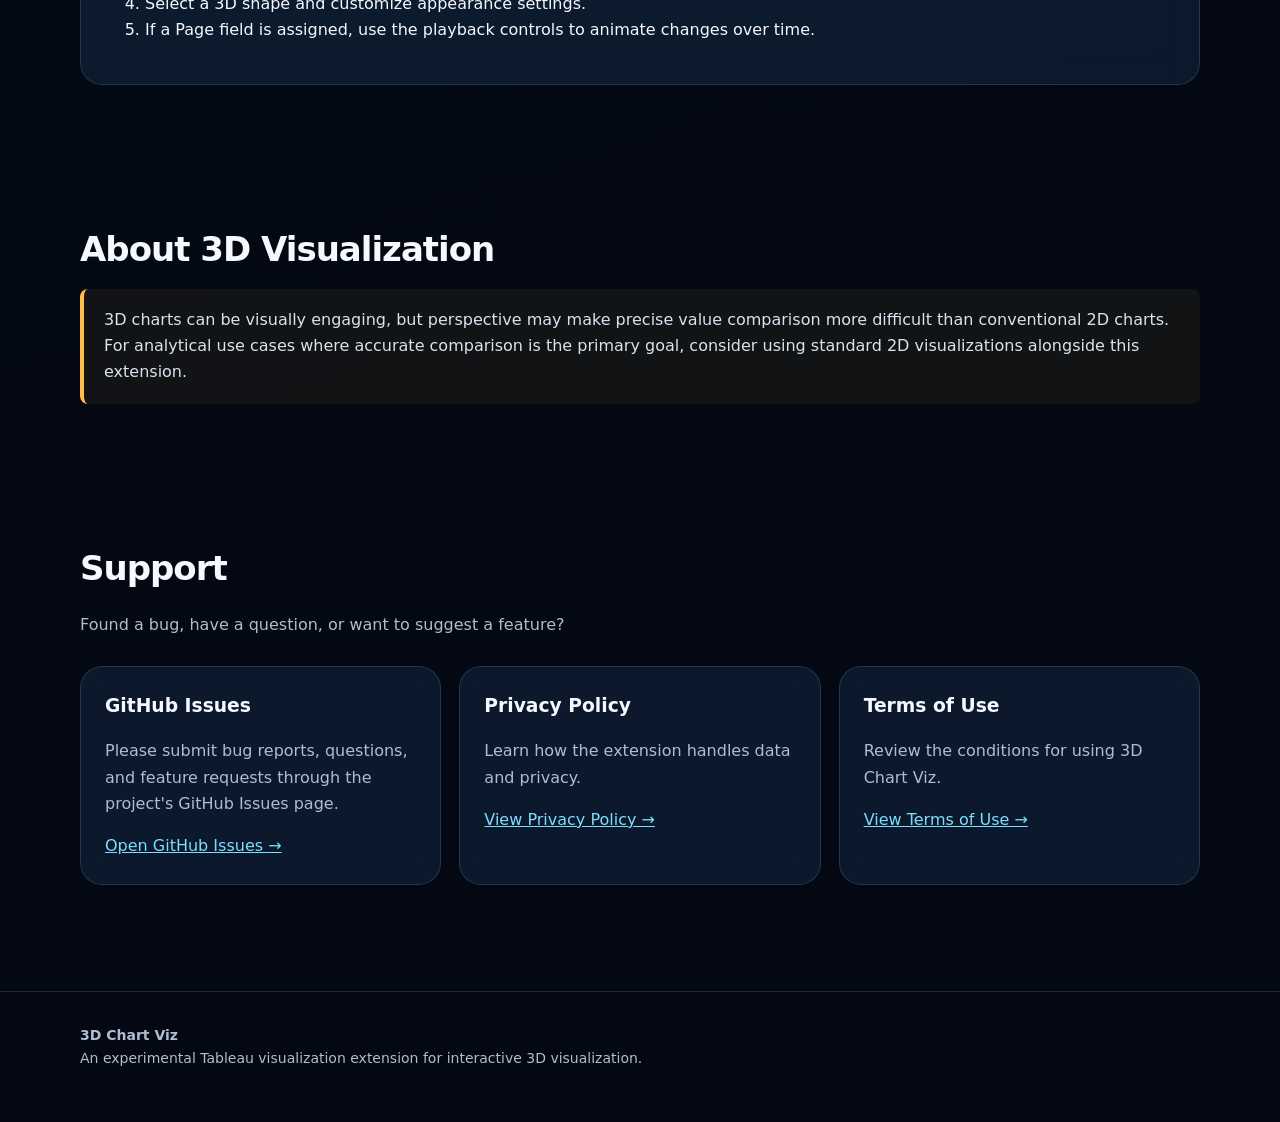
==== commit aff0841f: "Update index.html" ====
--- a/index.html
+++ b/index.html
@@ -232,6 +232,12 @@
       gap: 18px;
     }
 
+    .shape-grid {
+      display: grid;
+      grid-template-columns: repeat(4, 1fr);
+      gap: 18px;
+    }
+
     .card {
       padding: 24px;
       border: 1px solid var(--line);
@@ -276,7 +282,6 @@
       padding: 18px;
     }
 
-
     ul {
       padding-left: 21px;
       color: var(--muted);
@@ -298,6 +303,12 @@
       font-size: 14px;
     }
 
+    @media (max-width: 1100px) and (min-width: 821px) {
+      .shape-grid {
+        grid-template-columns: repeat(2, 1fr);
+      }
+    }
+
     @media (max-width: 820px) {
       .hero {
         grid-template-columns: 1fr;
@@ -311,6 +322,10 @@
       }
 
       .grid {
+        grid-template-columns: 1fr;
+      }
+
+      .shape-grid {
         grid-template-columns: 1fr;
       }
 
@@ -463,10 +478,12 @@
         visualization style.
       </p>
 
-      <div class="grid">
-
-        <div class="card">
-          <div class="shape">▮</div>
+      <div class="shape-grid">
+
+        <div class="card">
+          <div class="shape">
+            <img src="./3D_Quadrangular_prism.png" alt="Rectangular Prism chart example">
+          </div>
           <h3>Rectangular Prism</h3>
           <p>
             A traditional 3D bar-style representation suitable for
@@ -475,16 +492,20 @@
         </div>
 
         <div class="card">
-          <div class="shape">●</div>
+          <div class="shape">
+            <img src="./3D_Cylinder.png" alt="Cylinder chart example">
+          </div>
           <h3>Cylinder</h3>
           <p>
-            A softer alternative to rectangular bars with a smooth 3D
-            appearance.
-          </p>
-        </div>
-
-        <div class="card">
-          <div class="shape">▲</div>
+            A softer alternative to rectangular bars with a smooth
+            3D appearance.
+          </p>
+        </div>
+
+        <div class="card">
+          <div class="shape">
+            <img src="./3D_Cone.png" alt="Cone chart example">
+          </div>
           <h3>Cone</h3>
           <p>
             Useful for more dynamic and presentation-oriented
@@ -493,7 +514,9 @@
         </div>
 
         <div class="card">
-          <div class="shape">●│</div>
+          <div class="shape">
+            <img src="./3D_Sphere_Lollipop.png" alt="Sphere and Lollipop chart example">
+          </div>
           <h3>Sphere / Lollipop</h3>
           <p>
             A spherical marker with a vertical stem, especially effective
